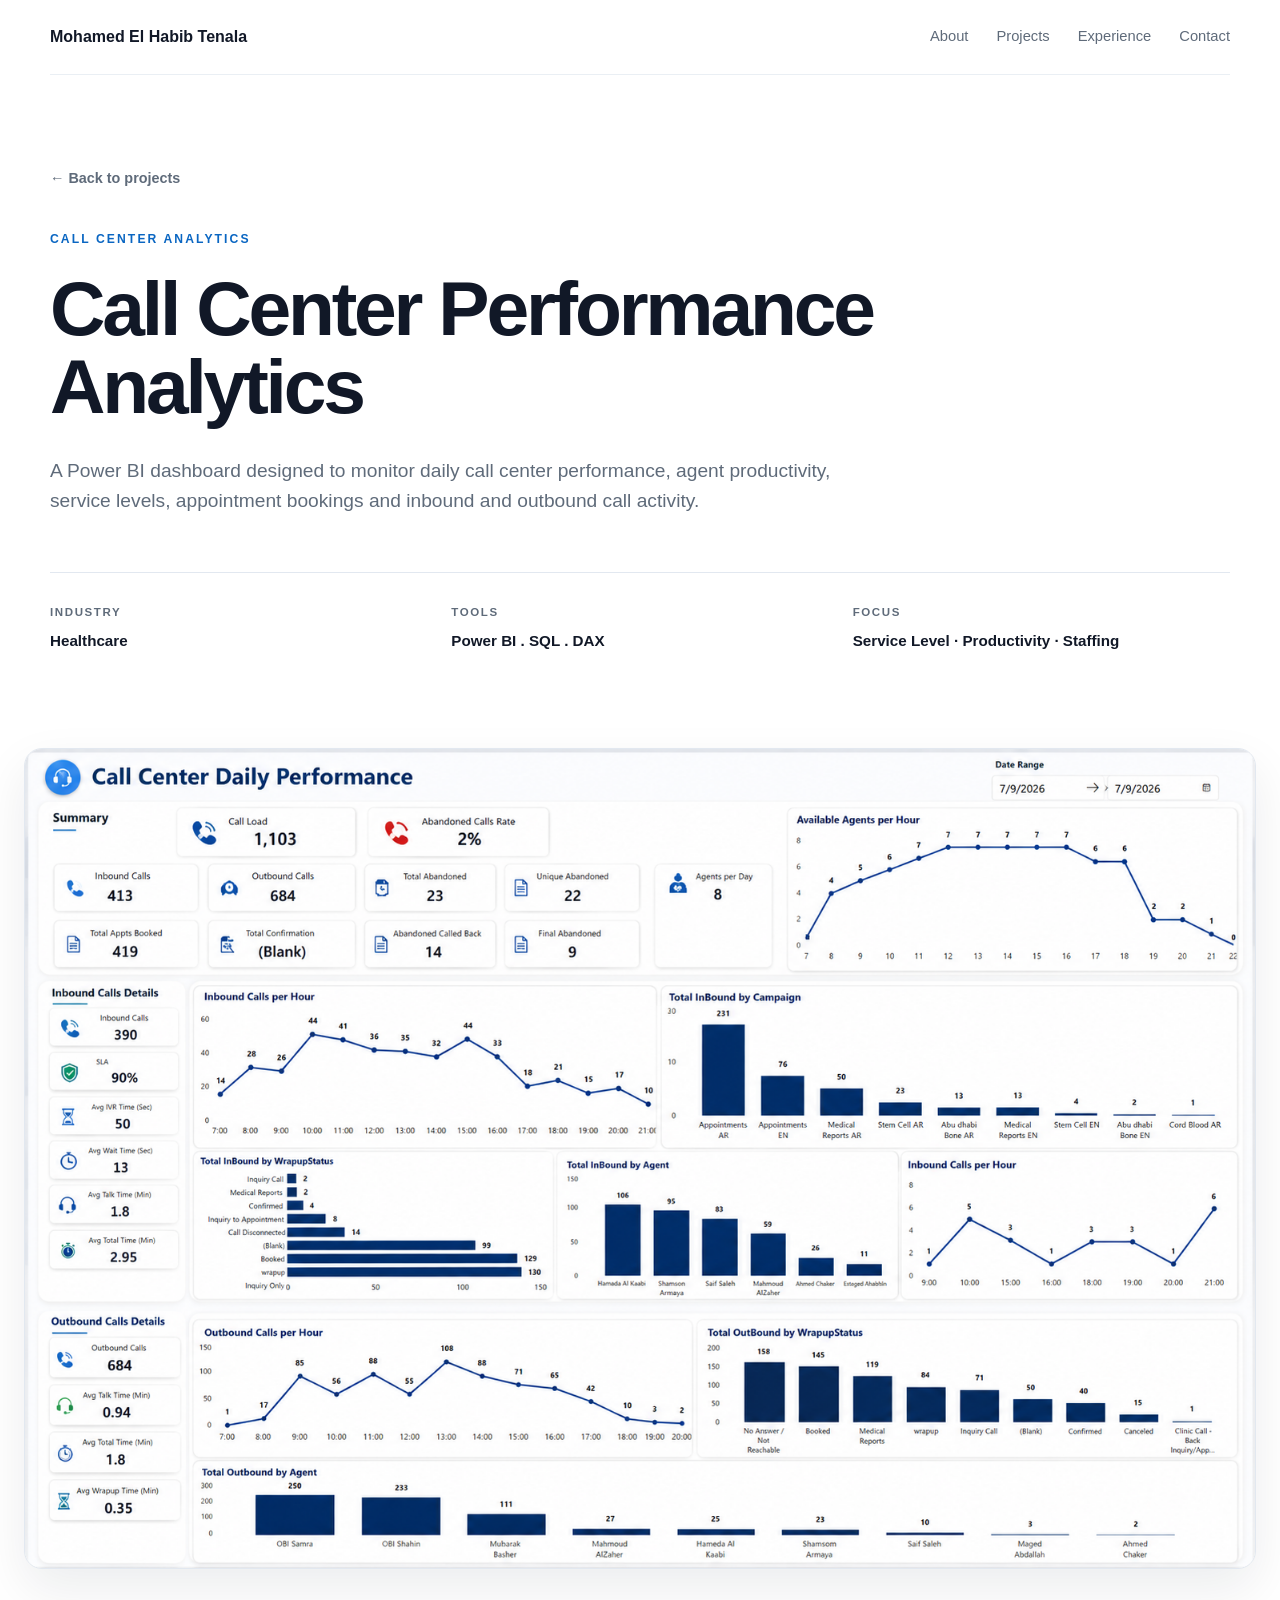
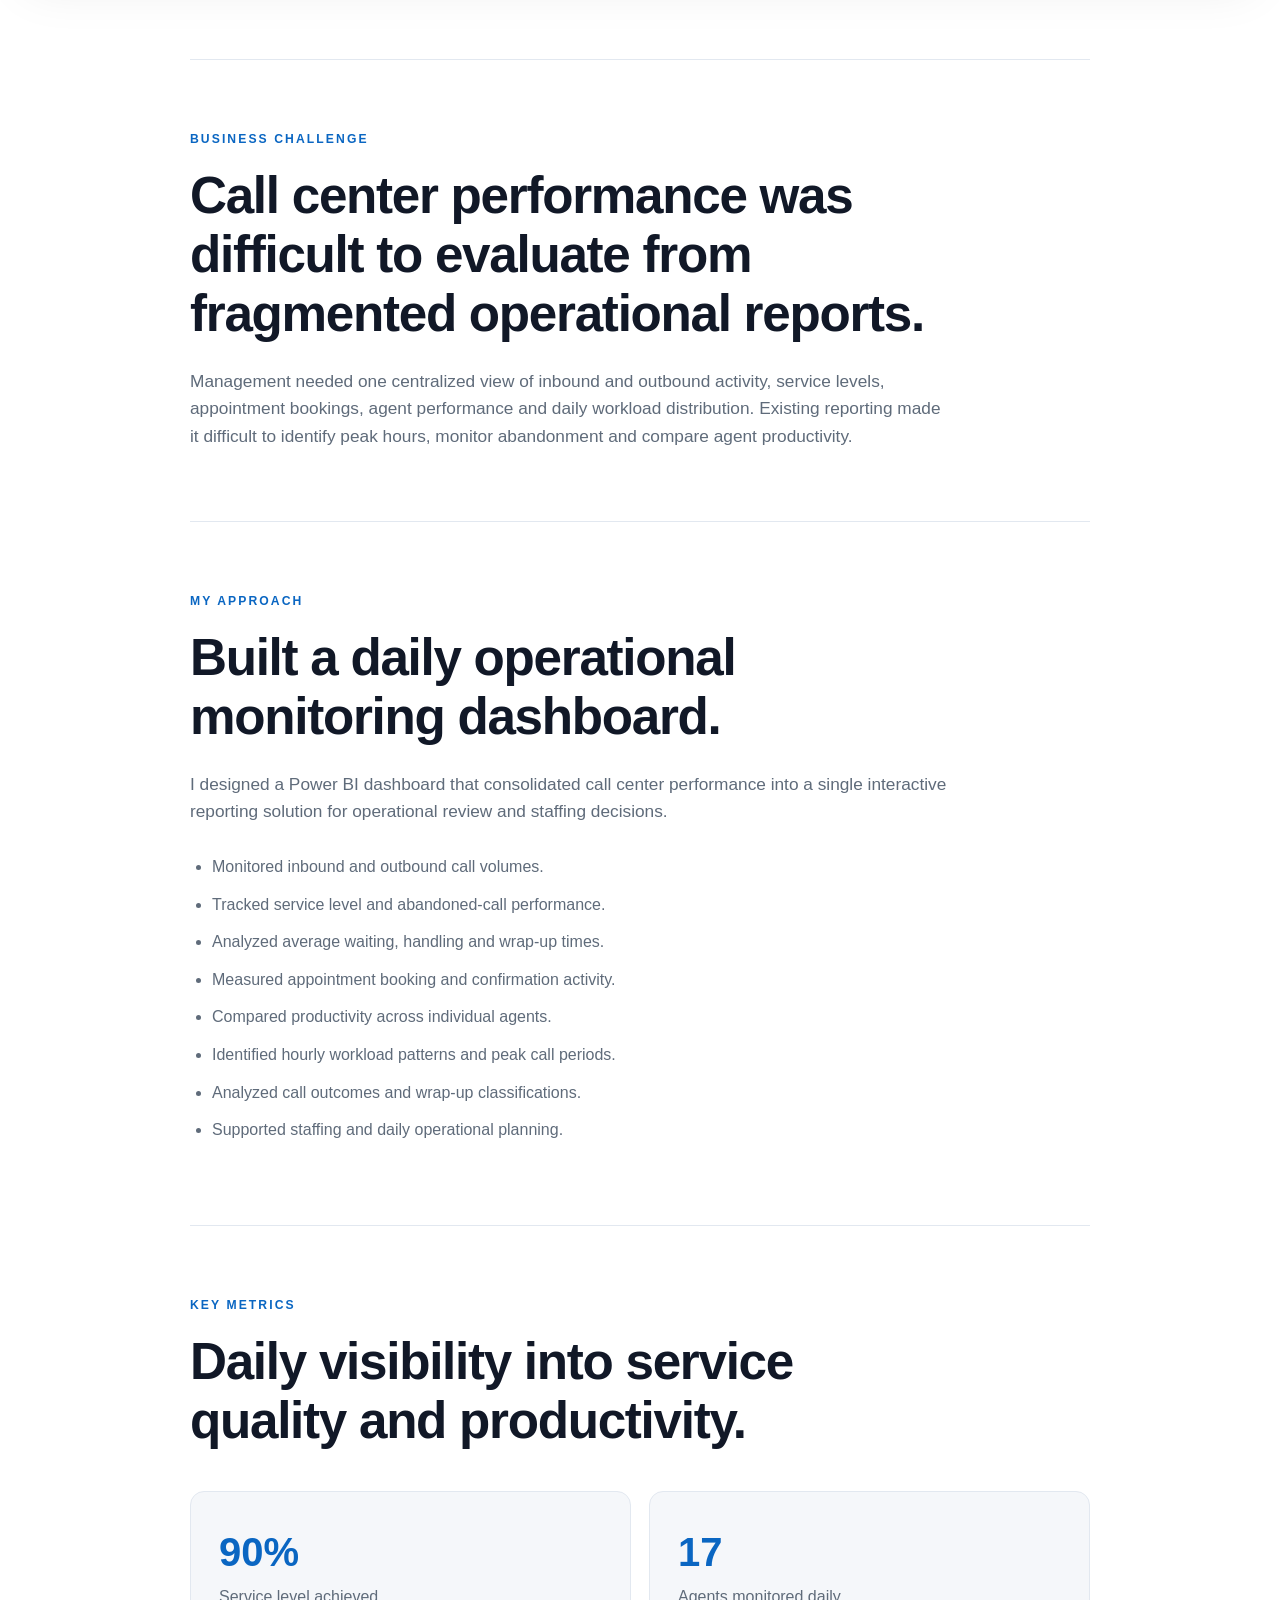
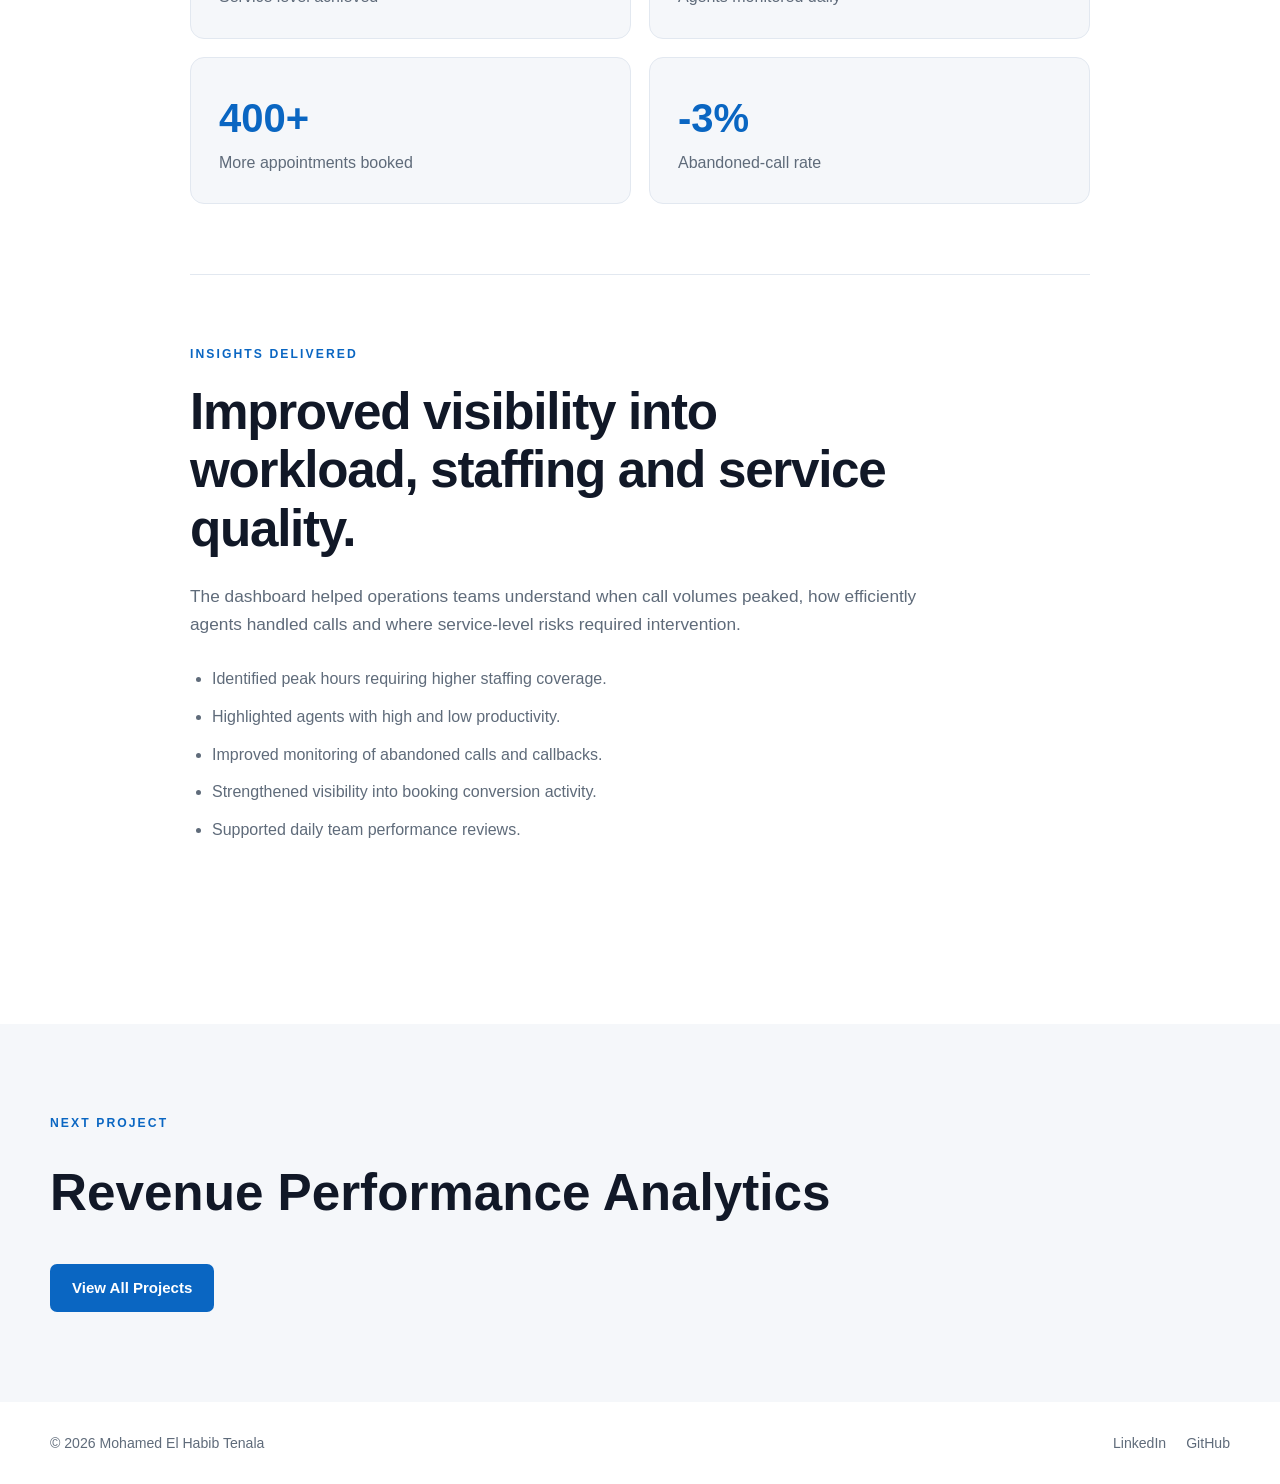
==== Projects/call-center-performance.html @ a7ba9d9b "Initial portfolio" ====
<!DOCTYPE html>
<html lang="en">
<head>
    <meta charset="UTF-8">

    <meta
        name="viewport"
        content="width=device-width, initial-scale=1.0"
    >

    <meta
        name="description"
        content="Call Center Performance Analytics case study by Mohamed El Habib Tenala."
    >

    <title>
        Call Center Performance Analytics | Mohamed El Habib Tenala
    </title>

    <link rel="stylesheet" href="../style.css">
</head>

<body>

    <header class="navbar">
        <a href="../index.html" class="brand">
            Mohamed El Habib Tenala
        </a>

        <nav>
            <a href="../index.html#about">About</a>
            <a href="../index.html#projects">Projects</a>
            <a href="../index.html#experience">Experience</a>
            <a href="../index.html#contact">Contact</a>
        </nav>
    </header>

    <main>

        <section class="case-study-hero section-container">

            <a href="../index.html#projects" class="back-link">
                ← Back to projects
            </a>

            <p class="section-label">
                CALL CENTER ANALYTICS
            </p>

            <h1 class="case-study-title">
                Call Center Performance Analytics
            </h1>

            <p class="case-study-introduction">
                A Power BI dashboard designed to monitor daily call center
                performance, agent productivity, service levels, appointment
                bookings and inbound and outbound call activity.
            </p>

            <div class="case-study-meta">

                <div>
                    <span>INDUSTRY</span>
                    <strong>Healthcare</strong>
                </div>

                <div>
                    <span>TOOLS</span>
                    <strong>Power BI . SQL . DAX</strong>
                </div>

                <div>
                    <span>FOCUS</span>
                    <strong>Service Level · Productivity · Staffing</strong>
                </div>

            </div>

        </section>

        <section class="case-study-image-section">

            <div class="case-study-image">
                <img
                    src="../images/Call Center Performance Dashboard Screenshot.png"
                    alt="Anonymized Call Center Performance Dashboard"
                >
            </div>

        </section>

        <section class="case-study-content section-container">

            <div class="case-study-block">

                <p class="section-label">BUSINESS CHALLENGE</p>

                <h2>
                    Call center performance was difficult to evaluate from
                    fragmented operational reports.
                </h2>

                <p>
                    Management needed one centralized view of inbound and
                    outbound activity, service levels, appointment bookings,
                    agent performance and daily workload distribution.
                    Existing reporting made it difficult to identify peak
                    hours, monitor abandonment and compare agent productivity.
                </p>

            </div>

            <div class="case-study-block">

                <p class="section-label">MY APPROACH</p>

                <h2>
                    Built a daily operational monitoring dashboard.
                </h2>

                <p>
                    I designed a Power BI dashboard that consolidated call
                    center performance into a single interactive reporting
                    solution for operational review and staffing decisions.
                </p>

                <ul class="case-study-list">
                    <li>
                        Monitored inbound and outbound call volumes.
                    </li>

                    <li>
                        Tracked service level and abandoned-call performance.
                    </li>

                    <li>
                        Analyzed average waiting, handling and wrap-up times.
                    </li>

                    <li>
                        Measured appointment booking and confirmation activity.
                    </li>

                    <li>
                        Compared productivity across individual agents.
                    </li>

                    <li>
                        Identified hourly workload patterns and peak call periods.
                    </li>

                    <li>
                        Analyzed call outcomes and wrap-up classifications.
                    </li>

                    <li>
                        Supported staffing and daily operational planning.
                    </li>
                </ul>

            </div>

            <div class="case-study-block">

                <p class="section-label">KEY METRICS</p>

                <h2>
                    Daily visibility into service quality and productivity.
                </h2>

                <div class="impact-grid">

                    <article>
                        <strong>90%</strong>
                        <span>Service level achieved</span>
                    </article>

                    <article>
                        <strong>17</strong>
                        <span>Agents monitored daily</span>
                    </article>

                    <article>
                        <strong>400+</strong>
                        <span>More appointments booked</span>
                    </article>

                    <article>
                        <strong>-3%</strong>
                        <span>Abandoned-call rate</span>
                    </article>

                </div>

            </div>

            <div class="case-study-block">

                <p class="section-label">INSIGHTS DELIVERED</p>

                <h2>
                    Improved visibility into workload, staffing and service quality.
                </h2>

                <p>
                    The dashboard helped operations teams understand when call
                    volumes peaked, how efficiently agents handled calls and
                    where service-level risks required intervention.
                </p>

                <ul class="case-study-list">
                    <li>
                        Identified peak hours requiring higher staffing coverage.
                    </li>

                    <li>
                        Highlighted agents with high and low productivity.
                    </li>

                    <li>
                        Improved monitoring of abandoned calls and callbacks.
                    </li>

                    <li>
                        Strengthened visibility into booking conversion activity.
                    </li>

                    <li>
                        Supported daily team performance reviews.
                    </li>

                </ul>

            </div>

         

        </section>

        <section class="next-project-section">

            <div class="section-container">

                <p class="section-label">NEXT PROJECT</p>

                <h2>Revenue Performance Analytics</h2>

                <a href="../index.html#projects" class="button primary">
                    View All Projects
                </a>

            </div>

        </section>

    </main>

    <footer class="section-container">

        <p>© 2026 Mohamed El Habib Tenala</p>

        <div>
            <a
                href="https://www.linkedin.com/in/mohamedtenala/"
                target="_blank"
                rel="noopener noreferrer"
            >
                LinkedIn
            </a>

            <a
                href="https://github.com/mohamedtenala"
                target="_blank"
                rel="noopener noreferrer"
            >
                GitHub
            </a>
        </div>

    </footer>

</body>
</html>
---- style.css ----
:root {
    --background: #ffffff;
    --surface: #f5f7fa;
    --surface-blue: #eef5ff;
    --text: #111827;
    --muted: #5f6b7a;
    --blue: #0a66c2;
    --blue-dark: #084f96;
    --border: #e2e8f0;
    --max-width: 1180px;
}

/* =========================
   RESET
========================= */

* {
    box-sizing: border-box;
    margin: 0;
    padding: 0;
}

html {
    scroll-behavior: smooth;
}

body {
    background: var(--background);
    color: var(--text);
    font-family:
        Inter,
        -apple-system,
        BlinkMacSystemFont,
        "Segoe UI",
        Arial,
        sans-serif;
    line-height: 1.6;
}

img {
    max-width: 100%;
}

a {
    color: inherit;
    text-decoration: none;
}

.section-container {
    width: min(calc(100% - 48px), var(--max-width));
    margin-inline: auto;
}

/* =========================
   NAVIGATION
========================= */

.navbar {
    position: sticky;
    top: 0;
    z-index: 1000;

    display: flex;
    justify-content: space-between;
    align-items: center;

    width: min(calc(100% - 48px), var(--max-width));
    margin-inline: auto;
    padding: 24px 0;

    background: rgba(255, 255, 255, 0.94);
    backdrop-filter: blur(18px);
    border-bottom: 1px solid rgba(226, 232, 240, 0.7);
}

.brand {
    color: var(--text);
    font-size: 1rem;
    font-weight: 700;
}

nav {
    display: flex;
    gap: 28px;
}

nav a {
    color: var(--muted);
    font-size: 0.92rem;
    font-weight: 500;
    transition: color 0.2s ease;
}

nav a:hover {
    color: var(--blue);
}

/* =========================
   HERO SECTION
========================= */

.hero {
    display: grid;
    grid-template-columns: 1.6fr 0.7fr;
    gap: 80px;
    align-items: center;

    min-height: 82vh;
    padding-block: 90px;
}

.eyebrow,
.section-label,
.project-type,
.experience-date {
    color: var(--blue);
    font-size: 0.76rem;
    font-weight: 700;
    letter-spacing: 0.13rem;
}

h1 {
    max-width: 850px;
    margin-top: 22px;

    font-size: clamp(3.2rem, 6vw, 5.8rem);
    line-height: 1.02;
    letter-spacing: -0.24rem;
}

h1 span {
    color: var(--blue);
}

.hero-description {
    max-width: 760px;
    margin-top: 28px;

    color: var(--muted);
    font-size: 1.15rem;
}

.hero-buttons {
    display: flex;
    flex-wrap: wrap;
    gap: 14px;
    margin-top: 36px;
}

/* =========================
   BUTTONS
========================= */

.button {
    display: inline-flex;
    justify-content: center;
    align-items: center;

    min-height: 48px;
    padding: 0 22px;

    border-radius: 7px;
    font-size: 0.94rem;
    font-weight: 700;

    transition:
        transform 0.2s ease,
        background 0.2s ease,
        border-color 0.2s ease,
        color 0.2s ease;
}

.button:hover {
    transform: translateY(-2px);
}

.button.primary {
    background: var(--blue);
    color: #ffffff;
}

.button.primary:hover {
    background: var(--blue-dark);
}

.button.secondary {
    border: 1px solid var(--border);
    background: #ffffff;
    color: var(--text);
}

.button.secondary:hover {
    border-color: var(--blue);
    color: var(--blue);
}

/* =========================
   PROFILE CARD
========================= */

.profile-card {
    overflow: hidden;

    border: 1px solid var(--border);
    border-radius: 20px;
    background: #ffffff;

    box-shadow: 0 20px 60px rgba(15, 23, 42, 0.1);

    transition:
        transform 0.3s ease,
        box-shadow 0.3s ease;
}

.profile-card:hover {
    transform: translateY(-6px);
    box-shadow: 0 30px 75px rgba(15, 23, 42, 0.15);
}

.photo-placeholder {
    height: 420px;
    overflow: hidden;
    background: linear-gradient(145deg, #edf3fb, #dce9f8);
}

.photo-placeholder img {
    display: block;
    width: 100%;
    height: 100%;

    object-fit: cover;
    object-position: center 18%;
}

.profile-details {
    display: flex;
    flex-direction: column;
    padding: 26px;
}

.profile-details h3 {
    margin-bottom: 6px;
    font-size: 1.35rem;
    line-height: 1.25;
}

.job-title {
    color: var(--blue);
    font-weight: 600;
}

.location {
    margin-top: 8px;
    color: var(--muted);
    font-size: 0.92rem;
}

/* =========================
   GENERAL SECTIONS
========================= */

.content-section {
    padding-block: 110px;
    border-top: 1px solid var(--border);
}

.section-heading {
    max-width: 790px;
}

.section-heading h2,
.contact-content h2 {
    margin-top: 18px;

    font-size: clamp(2.2rem, 4vw, 4rem);
    line-height: 1.1;
    letter-spacing: -0.12rem;
}

/* =========================
   ABOUT
========================= */

.about-grid {
    display: grid;
    grid-template-columns: repeat(2, 1fr);
    gap: 60px;
    margin-top: 48px;
}

.about-grid p {
    color: var(--muted);
    font-size: 1.08rem;
}

/* =========================
   IMPACT STATS
========================= */

.stats-grid {
    display: grid;
    grid-template-columns: repeat(4, 1fr);
    gap: 18px;
    margin-top: 48px;
}

.stat-card {
    padding: 32px;

    border: 1px solid var(--border);
    border-radius: 14px;
    background: var(--surface);
}

.stat-card strong {
    display: block;

    color: var(--blue);
    font-size: 2.8rem;
    line-height: 1;
}

.stat-card span {
    display: block;
    margin-top: 15px;

    color: var(--muted);
    font-size: 0.94rem;
}

/* =========================
   PROJECTS
========================= */

.projects-grid {
    display: grid;
    grid-template-columns: repeat(2, 1fr);
    gap: 28px;
    margin-top: 54px;
}

.project-card {
    overflow: hidden;

    border: 1px solid var(--border);
    border-radius: 18px;
    background: #ffffff;

    transition:
        transform 0.25s ease,
        box-shadow 0.25s ease;
}

.project-card:hover {
    transform: translateY(-6px);
    box-shadow: 0 22px 55px rgba(15, 23, 42, 0.1);
}

.project-link {
    display: block;
    color: inherit;
}

.project-image {
    display: flex;
    align-items: center;
    justify-content: center;
    height: 330px;
    overflow: hidden;
    background: #ffffff;
    border-bottom: 1px solid var(--border);
}

.project-image img {
    display: block;
    width: 100%;
    height: 100%;
    object-fit: contain;
}

@media (max-width: 560px) {
    .project-image {
        height: 230px;
    }
}

.project-content {
    padding: 30px;
}

.project-content h3 {
    margin-top: 13px;
    font-size: 1.5rem;
}

.project-content > p:not(.project-type) {
    margin-top: 14px;
    color: var(--muted);
}

.tags {
    display: flex;
    flex-wrap: wrap;
    gap: 8px;
    margin-top: 24px;
}

.tags span {
    padding: 6px 11px;

    border-radius: 999px;
    background: var(--surface);

    color: var(--muted);
    font-size: 0.78rem;
    font-weight: 600;
}

/* =========================
   EXPERIENCE
========================= */

.experience-card {
    display: grid;
    grid-template-columns: 220px 1fr;
    gap: 50px;

    margin-top: 50px;
    padding: 38px 0;

    border-top: 1px solid var(--border);
    border-bottom: 1px solid var(--border);
}

.experience-card h3 {
    font-size: 1.45rem;
}

.company {
    margin-top: 5px;
    color: var(--blue);
    font-weight: 600;
}

.experience-card div:last-child > p:last-child {
    max-width: 720px;
    margin-top: 15px;
    color: var(--muted);
}

/* =========================
   CONTACT
========================= */

.contact-section {
    background: var(--surface);
}

.contact-content {
    padding-block: 110px;
}

.contact-content > p:not(.section-label) {
    max-width: 660px;
    margin: 24px 0 30px;

    color: var(--muted);
    font-size: 1.08rem;
}

/* =========================
   FOOTER
========================= */

footer {
    display: flex;
    justify-content: space-between;
    gap: 20px;

    padding-block: 30px;

    color: var(--muted);
    font-size: 0.88rem;
}

footer div {
    display: flex;
    gap: 20px;
}

footer a:hover {
    color: var(--blue);
}

/* =========================
   CASE STUDY HERO
========================= */

.case-study-hero {
    padding-block: 90px 55px;
}

.back-link {
    display: inline-block;
    margin-bottom: 40px;

    color: var(--muted);
    font-size: 0.9rem;
    font-weight: 600;
}

.back-link:hover {
    color: var(--blue);
}

.case-study-title {
    max-width: 900px;
    margin-top: 20px;

    font-size: clamp(3rem, 6vw, 5.5rem);
    line-height: 1.02;
    letter-spacing: -0.2rem;
}

.case-study-introduction {
    max-width: 800px;
    margin-top: 30px;

    color: var(--muted);
    font-size: 1.2rem;
}

.case-study-meta {
    display: grid;
    grid-template-columns: repeat(3, 1fr);
    gap: 24px;

    margin-top: 55px;
    padding-top: 30px;

    border-top: 1px solid var(--border);
}

.case-study-meta div {
    display: flex;
    flex-direction: column;
}

.case-study-meta span {
    color: var(--muted);
    font-size: 0.72rem;
    font-weight: 700;
    letter-spacing: 0.1rem;
}

.case-study-meta strong {
    margin-top: 7px;
    font-size: 0.95rem;
}

/* =========================
   WIDE DASHBOARD IMAGE
========================= */

.case-study-image-section {
    width: min(calc(100% - 48px), 1500px);
    margin-inline: auto;
    padding: 40px 0 90px;
}

.case-study-image {
    width: 100%;
    overflow: hidden;

    border: 1px solid var(--border);
    border-radius: 18px;
    background: #ffffff;

    box-shadow: 0 20px 50px rgba(15, 23, 42, 0.08);
}

.case-study-image img {
    display: block;
    width: 100%;
    height: auto;
}

/* =========================
   CASE STUDY CONTENT
========================= */

.case-study-content {
    max-width: 900px;
    padding-bottom: 100px;
}

.case-study-block {
    padding-block: 70px;
    border-top: 1px solid var(--border);
}

.case-study-block h2 {
    max-width: 760px;
    margin-top: 18px;

    font-size: clamp(2rem, 4vw, 3.2rem);
    line-height: 1.15;
    letter-spacing: -0.08rem;
}

.case-study-block > p:not(.section-label) {
    max-width: 760px;
    margin-top: 24px;

    color: var(--muted);
    font-size: 1.08rem;
}

.case-study-list {
    max-width: 760px;
    margin-top: 28px;
    padding-left: 22px;

    color: var(--muted);
}

.case-study-list li {
    margin-bottom: 12px;
}

/* =========================
   CASE STUDY IMPACT
========================= */

.impact-grid {
    display: grid;
    grid-template-columns: repeat(2, 1fr);
    gap: 18px;
    margin-top: 40px;
}

.impact-grid article {
    padding: 28px;

    border: 1px solid var(--border);
    border-radius: 14px;
    background: var(--surface);
}

.impact-grid strong {
    display: block;

    color: var(--blue);
    font-size: 2.5rem;
}

.impact-grid span {
    color: var(--muted);
}

/* =========================
   NEXT PROJECT
========================= */

.next-project-section {
    background: var(--surface);
}

.next-project-section .section-container {
    padding-block: 90px;
}

.next-project-section h2 {
    margin: 18px 0 30px;
    font-size: clamp(2rem, 4vw, 3.5rem);
}

/* =========================
   TABLET
========================= */

@media (max-width: 900px) {
    nav {
        display: none;
    }

    .hero {
        grid-template-columns: 1fr;
        gap: 50px;

        min-height: auto;
        padding-block: 70px;
    }

    h1 {
        letter-spacing: -0.14rem;
    }

    .profile-card {
        max-width: 450px;
    }

    .about-grid,
    .projects-grid {
        grid-template-columns: 1fr;
    }

    .stats-grid {
        grid-template-columns: repeat(2, 1fr);
    }

    .experience-card {
        grid-template-columns: 1fr;
        gap: 20px;
    }
}

/* =========================
   SMALL TABLET
========================= */

@media (max-width: 700px) {
    .case-study-meta {
        grid-template-columns: 1fr;
    }

    .case-study-title {
        letter-spacing: -0.1rem;
    }

    .impact-grid {
        grid-template-columns: 1fr;
    }
}

/* =========================
   MOBILE
========================= */

@media (max-width: 560px) {
    .section-container,
    .navbar {
        width: min(calc(100% - 32px), var(--max-width));
    }

    .navbar {
        padding-block: 18px;
    }

    .brand {
        font-size: 0.88rem;
    }

    h1 {
        font-size: 3rem;
        letter-spacing: -0.1rem;
    }

    .hero-description {
        font-size: 1rem;
    }

    .hero-buttons {
        flex-direction: column;
    }

    .button {
        width: 100%;
    }

    .profile-card {
        max-width: 100%;
    }

    .photo-placeholder {
        height: 380px;
    }

    .stats-grid {
        grid-template-columns: 1fr;
    }

    .content-section,
    .contact-content {
        padding-block: 75px;
    }

    .project-image {
        min-height: 210px;
    }

    .project-image img {
        height: 210px;
    }

    .case-study-image-section {
        width: calc(100% - 32px);
        padding: 30px 0 60px;
    }

    .case-study-image {
        border-radius: 12px;
    }

    footer {
        flex-direction: column;
    }
}
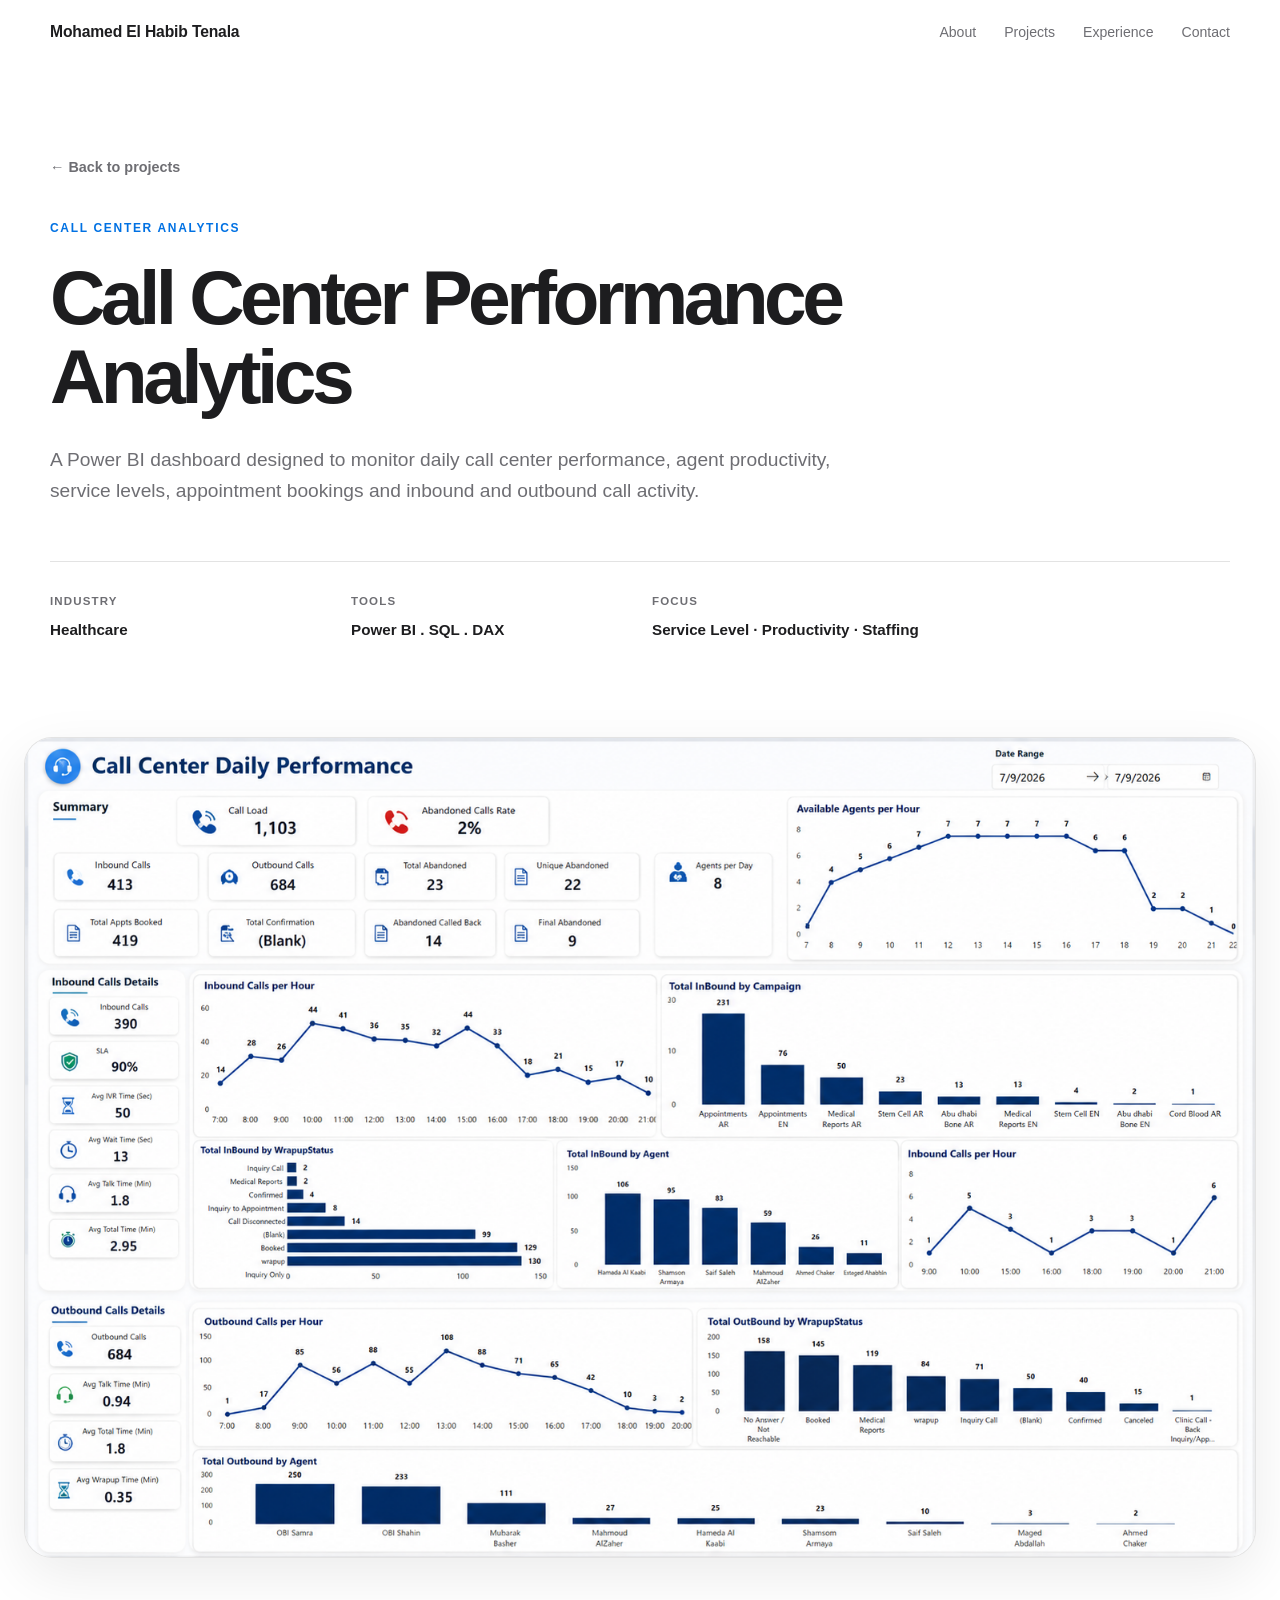
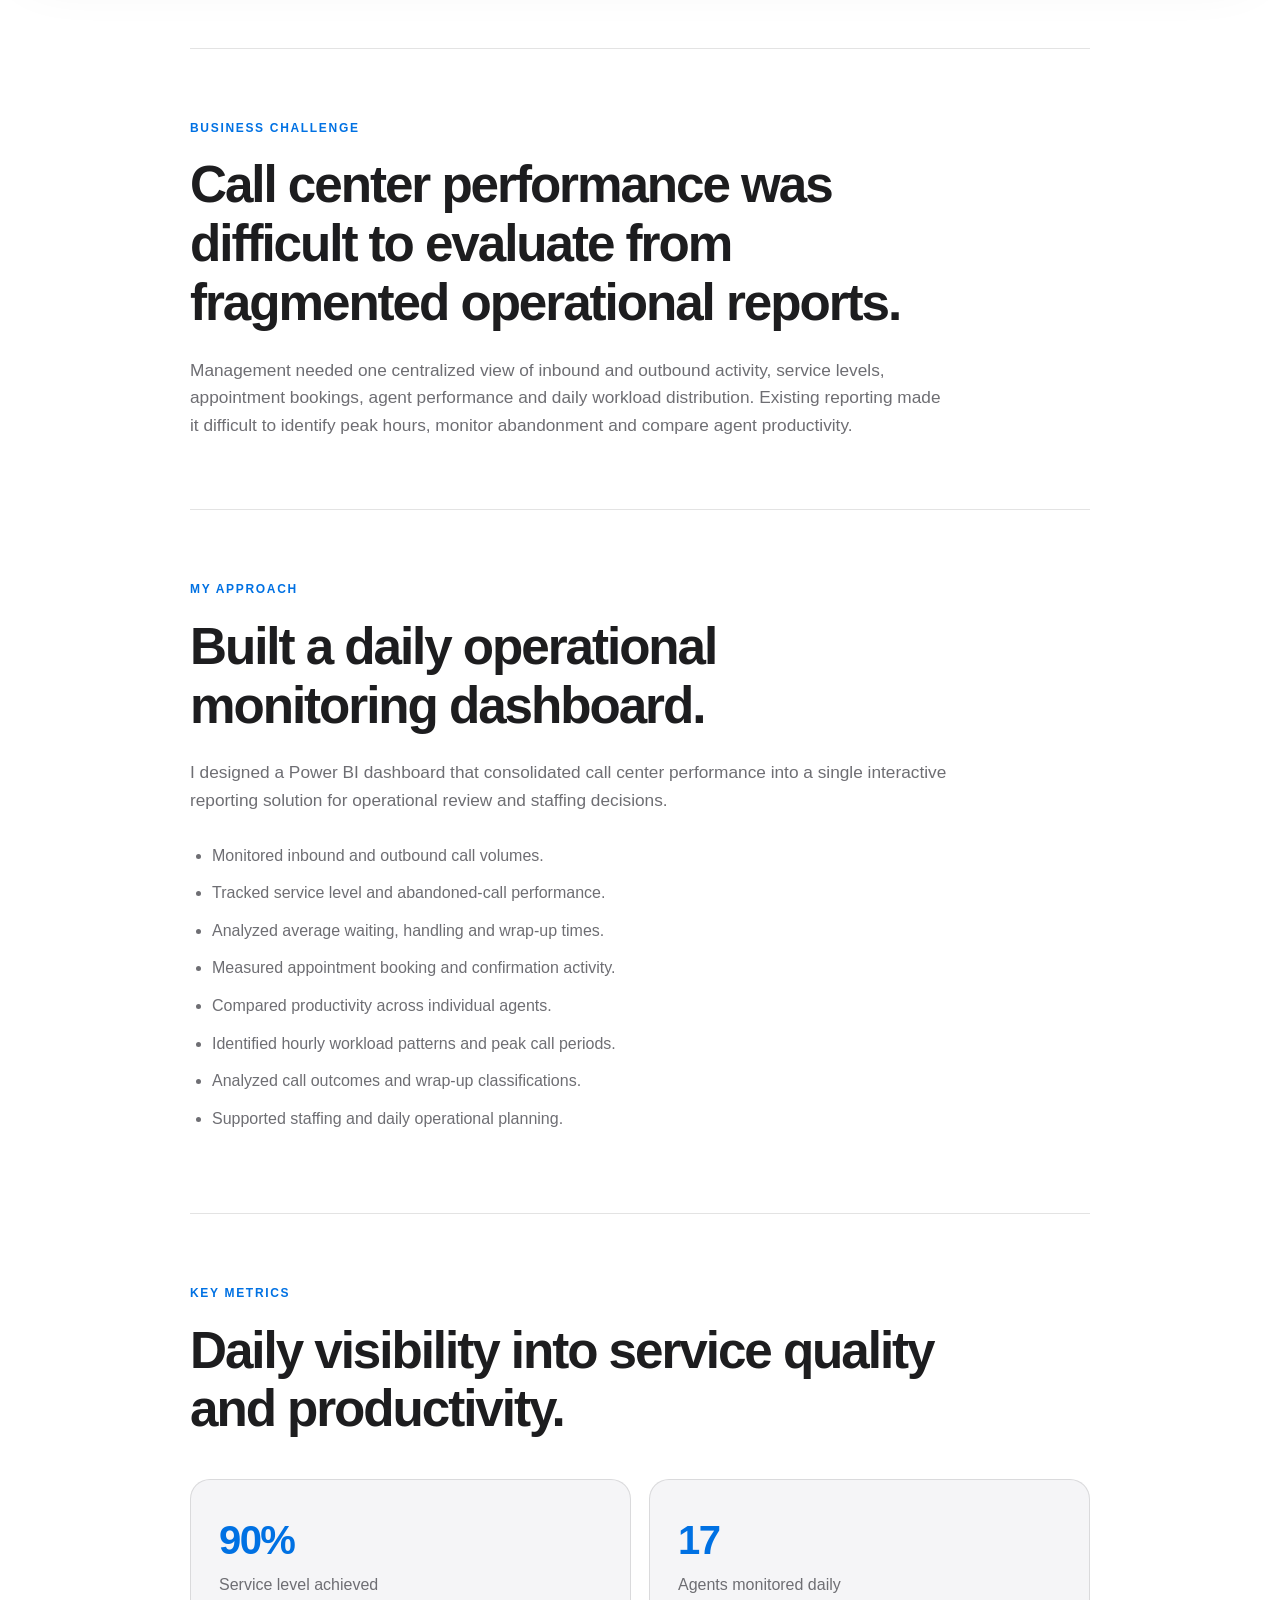
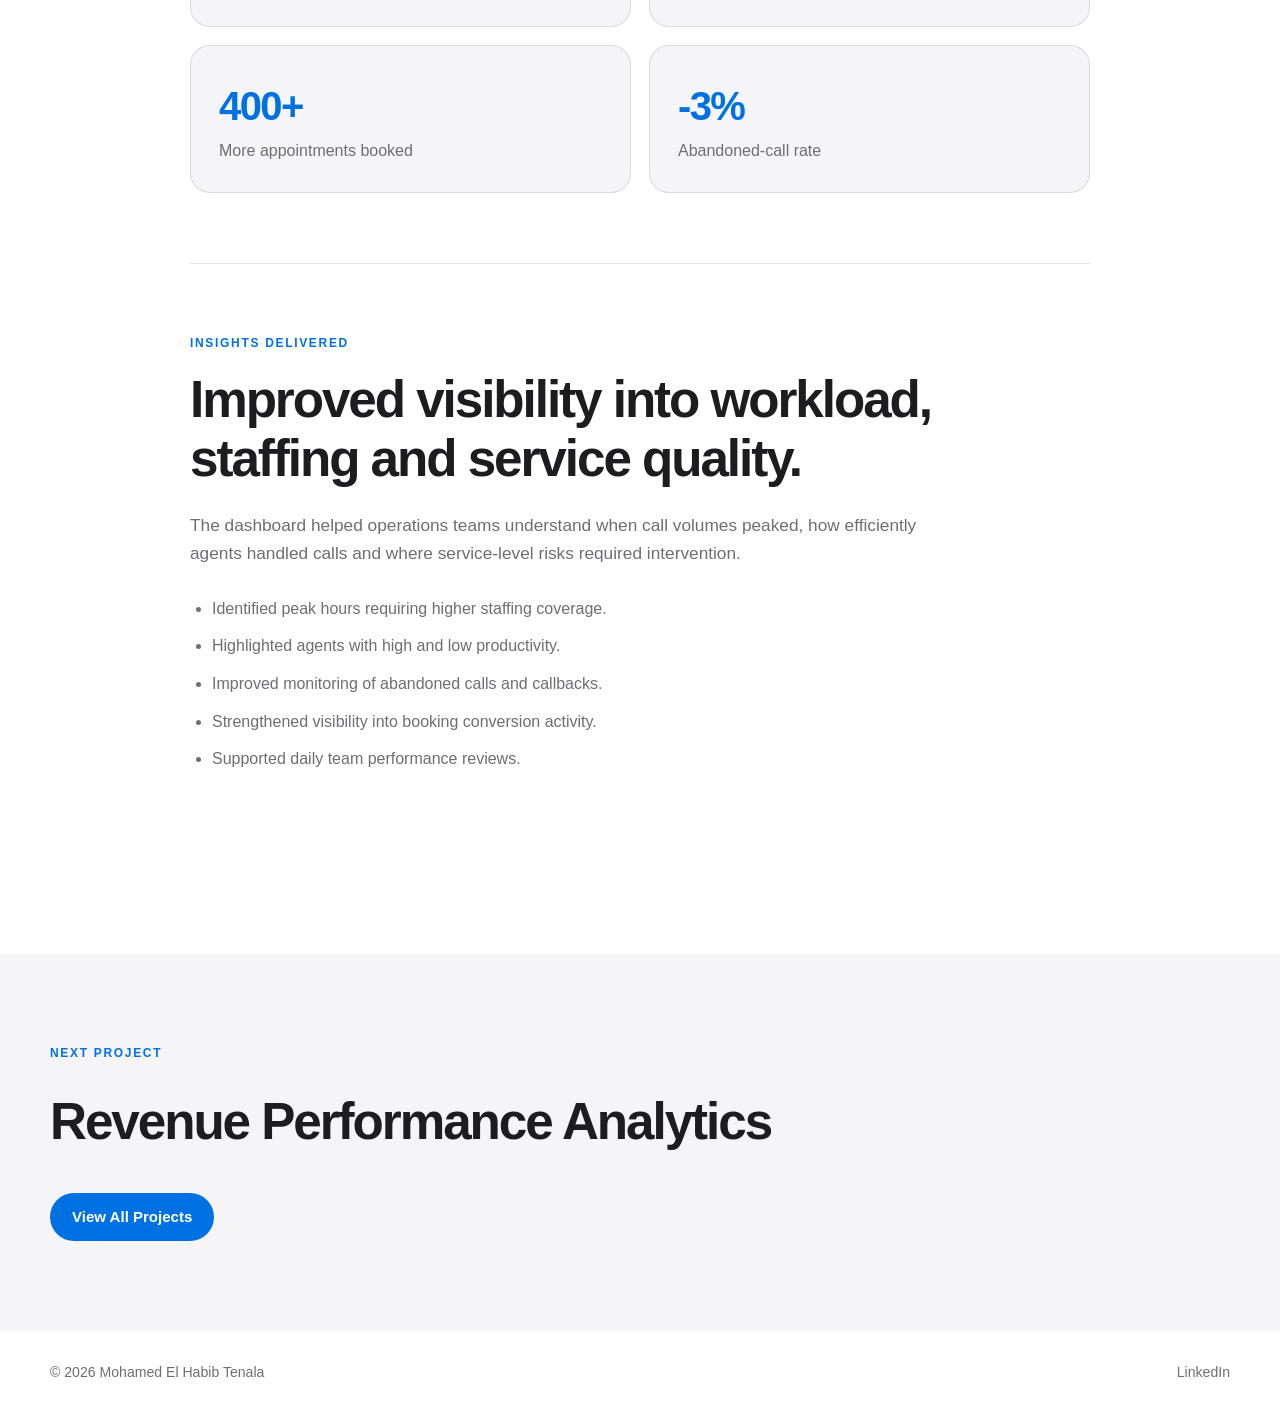
==== commit 372f7cd8: "Update Projects Pages" ====
--- a/Projects/call-center-performance.html
+++ b/Projects/call-center-performance.html
@@ -268,13 +268,6 @@
                 LinkedIn
             </a>
 
-            <a
-                href="https://github.com/mohamedtenala"
-                target="_blank"
-                rel="noopener noreferrer"
-            >
-                GitHub
-            </a>
         </div>
 
     </footer>
--- a/style.css
+++ b/style.css
@@ -1,18 +1,18 @@
 :root {
     --background: #ffffff;
-    --surface: #f5f7fa;
-    --surface-blue: #eef5ff;
-    --text: #111827;
-    --muted: #5f6b7a;
-    --blue: #0a66c2;
-    --blue-dark: #084f96;
-    --border: #e2e8f0;
+    --surface: #f5f5f7;
+    --surface-soft: #fafafa;
+    --text: #1d1d1f;
+    --muted: #6e6e73;
+    --blue: #0071e3;
+    --blue-dark: #005bb5;
+    --border: rgba(29, 29, 31, 0.12);
+    --shadow: 0 18px 55px rgba(0, 0, 0, 0.08);
+    --radius-large: 28px;
+    --radius-medium: 20px;
+    --radius-small: 14px;
     --max-width: 1180px;
 }
-
-/* =========================
-   RESET
-========================= */
 
 * {
     box-sizing: border-box;
@@ -28,16 +28,19 @@
     background: var(--background);
     color: var(--text);
     font-family:
-        Inter,
         -apple-system,
         BlinkMacSystemFont,
+        "SF Pro Display",
+        "SF Pro Text",
         "Segoe UI",
         Arial,
         sans-serif;
     line-height: 1.6;
+    -webkit-font-smoothing: antialiased;
 }
 
 img {
+    display: block;
     max-width: 100%;
 }
 
@@ -46,37 +49,38 @@
     text-decoration: none;
 }
 
+button {
+    font: inherit;
+}
+
 .section-container {
     width: min(calc(100% - 48px), var(--max-width));
     margin-inline: auto;
 }
 
-/* =========================
-   NAVIGATION
-========================= */
-
-.navbar {
+.site-header {
     position: sticky;
     top: 0;
     z-index: 1000;
-
+    background: rgba(255, 255, 255, 0.82);
+    border-bottom: 1px solid rgba(29, 29, 31, 0.08);
+    backdrop-filter: saturate(180%) blur(20px);
+    -webkit-backdrop-filter: saturate(180%) blur(20px);
+}
+
+.navbar {
     display: flex;
+    align-items: center;
     justify-content: space-between;
-    align-items: center;
-
     width: min(calc(100% - 48px), var(--max-width));
+    min-height: 64px;
     margin-inline: auto;
-    padding: 24px 0;
-
-    background: rgba(255, 255, 255, 0.94);
-    backdrop-filter: blur(18px);
-    border-bottom: 1px solid rgba(226, 232, 240, 0.7);
 }
 
 .brand {
-    color: var(--text);
-    font-size: 1rem;
-    font-weight: 700;
+    font-size: 0.98rem;
+    font-weight: 650;
+    letter-spacing: -0.01em;
 }
 
 nav {
@@ -86,27 +90,22 @@
 
 nav a {
     color: var(--muted);
-    font-size: 0.92rem;
+    font-size: 0.88rem;
     font-weight: 500;
     transition: color 0.2s ease;
 }
 
 nav a:hover {
-    color: var(--blue);
-}
-
-/* =========================
-   HERO SECTION
-========================= */
+    color: var(--text);
+}
 
 .hero {
     display: grid;
-    grid-template-columns: 1.6fr 0.7fr;
-    gap: 80px;
+    grid-template-columns: minmax(0, 1.5fr) minmax(300px, 0.7fr);
+    gap: 72px;
     align-items: center;
-
-    min-height: 82vh;
-    padding-block: 90px;
+    min-height: calc(100vh - 64px);
+    padding-block: 80px;
 }
 
 .eyebrow,
@@ -114,55 +113,47 @@
 .project-type,
 .experience-date {
     color: var(--blue);
-    font-size: 0.76rem;
+    font-size: 0.75rem;
     font-weight: 700;
-    letter-spacing: 0.13rem;
+    letter-spacing: 0.14em;
 }
 
 h1 {
-    max-width: 850px;
-    margin-top: 22px;
-
-    font-size: clamp(3.2rem, 6vw, 5.8rem);
-    line-height: 1.02;
-    letter-spacing: -0.24rem;
+    max-width: 820px;
+    margin-top: 18px;
+    font-size: clamp(3.4rem, 7vw, 6.4rem);
+    line-height: 0.98;
+    letter-spacing: -0.065em;
 }
 
 h1 span {
+    display: block;
     color: var(--blue);
 }
 
 .hero-description {
-    max-width: 760px;
-    margin-top: 28px;
-
-    color: var(--muted);
-    font-size: 1.15rem;
+    max-width: 720px;
+    margin-top: 30px;
+    color: var(--muted);
+    font-size: 1.16rem;
 }
 
 .hero-buttons {
     display: flex;
     flex-wrap: wrap;
-    gap: 14px;
+    gap: 12px;
     margin-top: 36px;
 }
-
-/* =========================
-   BUTTONS
-========================= */
 
 .button {
     display: inline-flex;
+    align-items: center;
     justify-content: center;
-    align-items: center;
-
     min-height: 48px;
     padding: 0 22px;
-
-    border-radius: 7px;
+    border-radius: 999px;
     font-size: 0.94rem;
-    font-weight: 700;
-
+    font-weight: 650;
     transition:
         transform 0.2s ease,
         background 0.2s ease,
@@ -185,8 +176,7 @@
 
 .button.secondary {
     border: 1px solid var(--border);
-    background: #ffffff;
-    color: var(--text);
+    background: rgba(255, 255, 255, 0.9);
 }
 
 .button.secondary:hover {
@@ -194,70 +184,57 @@
     color: var(--blue);
 }
 
-/* =========================
-   PROFILE CARD
-========================= */
-
 .profile-card {
     overflow: hidden;
-
     border: 1px solid var(--border);
-    border-radius: 20px;
+    border-radius: var(--radius-large);
     background: #ffffff;
-
-    box-shadow: 0 20px 60px rgba(15, 23, 42, 0.1);
-
+    box-shadow: var(--shadow);
     transition:
         transform 0.3s ease,
         box-shadow 0.3s ease;
 }
 
 .profile-card:hover {
-    transform: translateY(-6px);
-    box-shadow: 0 30px 75px rgba(15, 23, 42, 0.15);
-}
-
-.photo-placeholder {
-    height: 420px;
+    transform: translateY(-5px);
+    box-shadow: 0 26px 70px rgba(0, 0, 0, 0.12);
+}
+
+.profile-photo {
+    height: 430px;
     overflow: hidden;
-    background: linear-gradient(145deg, #edf3fb, #dce9f8);
-}
-
-.photo-placeholder img {
-    display: block;
+    background: var(--surface);
+}
+
+.profile-photo img {
     width: 100%;
     height: 100%;
-
     object-fit: cover;
     object-position: center 18%;
 }
 
 .profile-details {
-    display: flex;
-    flex-direction: column;
-    padding: 26px;
-}
-
-.profile-details h3 {
-    margin-bottom: 6px;
-    font-size: 1.35rem;
+    padding: 24px 26px 26px;
+}
+
+.profile-details h2 {
+    font-size: 1.25rem;
     line-height: 1.25;
-}
-
-.job-title {
+    letter-spacing: -0.02em;
+}
+
+.profile-details p {
+    margin-top: 5px;
     color: var(--blue);
     font-weight: 600;
 }
 
-.location {
-    margin-top: 8px;
-    color: var(--muted);
-    font-size: 0.92rem;
-}
-
-/* =========================
-   GENERAL SECTIONS
-========================= */
+.profile-details span {
+    display: block;
+    margin-top: 4px;
+    color: var(--muted);
+    font-size: 0.9rem;
+}
 
 .content-section {
     padding-block: 110px;
@@ -265,25 +242,20 @@
 }
 
 .section-heading {
-    max-width: 790px;
+    max-width: 820px;
 }
 
 .section-heading h2,
 .contact-content h2 {
-    margin-top: 18px;
-
-    font-size: clamp(2.2rem, 4vw, 4rem);
-    line-height: 1.1;
-    letter-spacing: -0.12rem;
-}
-
-/* =========================
-   ABOUT
-========================= */
+    margin-top: 16px;
+    font-size: clamp(2.5rem, 5vw, 4.7rem);
+    line-height: 1.05;
+    letter-spacing: -0.055em;
+}
 
 .about-grid {
     display: grid;
-    grid-template-columns: repeat(2, 1fr);
+    grid-template-columns: repeat(2, minmax(0, 1fr));
     gap: 60px;
     margin-top: 48px;
 }
@@ -293,104 +265,138 @@
     font-size: 1.08rem;
 }
 
-/* =========================
-   IMPACT STATS
-========================= */
-
 .stats-grid {
     display: grid;
-    grid-template-columns: repeat(4, 1fr);
+    grid-template-columns: repeat(4, minmax(0, 1fr));
     gap: 18px;
     margin-top: 48px;
 }
 
 .stat-card {
-    padding: 32px;
-
+    min-height: 170px;
+    padding: 30px;
     border: 1px solid var(--border);
-    border-radius: 14px;
+    border-radius: var(--radius-medium);
     background: var(--surface);
 }
 
 .stat-card strong {
     display: block;
-
-    color: var(--blue);
-    font-size: 2.8rem;
+    color: var(--blue);
+    font-size: 2.7rem;
     line-height: 1;
+    letter-spacing: -0.04em;
 }
 
 .stat-card span {
     display: block;
-    margin-top: 15px;
-
+    margin-top: 16px;
     color: var(--muted);
     font-size: 0.94rem;
 }
 
-/* =========================
-   PROJECTS
-========================= */
-
-.projects-grid {
-    display: grid;
-    grid-template-columns: repeat(2, 1fr);
-    gap: 28px;
-    margin-top: 54px;
-}
-
-.project-card {
-    overflow: hidden;
-
+.expertise-section {
+    background: var(--surface-soft);
+}
+
+.expertise-grid {
+    display: grid;
+    grid-template-columns: repeat(3, minmax(0, 1fr));
+    gap: 20px;
+    margin-top: 50px;
+}
+
+.expertise-card {
+    padding: 30px;
     border: 1px solid var(--border);
-    border-radius: 18px;
+    border-radius: var(--radius-medium);
     background: #ffffff;
-
     transition:
         transform 0.25s ease,
         box-shadow 0.25s ease;
 }
 
+.expertise-card:hover {
+    transform: translateY(-5px);
+    box-shadow: var(--shadow);
+}
+
+.icon-box {
+    display: grid;
+    place-items: center;
+    width: 44px;
+    height: 44px;
+    margin-bottom: 22px;
+    border-radius: 13px;
+    background: rgba(0, 113, 227, 0.1);
+    color: var(--blue);
+}
+
+.icon-box svg {
+    width: 22px;
+    height: 22px;
+}
+
+.expertise-card h3 {
+    font-size: 1.15rem;
+    line-height: 1.35;
+    letter-spacing: -0.02em;
+}
+
+.expertise-card p {
+    margin-top: 12px;
+    color: var(--muted);
+    font-size: 0.95rem;
+}
+
+.projects-grid {
+    display: grid;
+    grid-template-columns: repeat(2, minmax(0, 1fr));
+    gap: 28px;
+    margin-top: 54px;
+}
+
+.project-card {
+    overflow: hidden;
+    border: 1px solid var(--border);
+    border-radius: var(--radius-large);
+    background: #ffffff;
+    transition:
+        transform 0.25s ease,
+        box-shadow 0.25s ease,
+        border-color 0.25s ease;
+}
+
 .project-card:hover {
-    transform: translateY(-6px);
-    box-shadow: 0 22px 55px rgba(15, 23, 42, 0.1);
-}
-
-.project-link {
-    display: block;
-    color: inherit;
+    transform: translateY(-7px);
+    border-color: rgba(0, 113, 227, 0.3);
+    box-shadow: var(--shadow);
 }
 
 .project-image {
-    display: flex;
-    align-items: center;
-    justify-content: center;
+    display: grid;
+    place-items: center;
     height: 330px;
     overflow: hidden;
-    background: #ffffff;
     border-bottom: 1px solid var(--border);
+    background: var(--surface-soft);
 }
 
 .project-image img {
-    display: block;
     width: 100%;
     height: 100%;
     object-fit: contain;
 }
 
-@media (max-width: 560px) {
-    .project-image {
-        height: 230px;
-    }
-}
-
 .project-content {
     padding: 30px;
 }
 
 .project-content h3 {
-    margin-top: 13px;
-    font-size: 1.5rem;
+    margin-top: 12px;
+    font-size: 1.55rem;
+    line-height: 1.25;
+    letter-spacing: -0.03em;
 }
 
 .project-content > p:not(.project-type) {
@@ -407,33 +413,29 @@
 
 .tags span {
     padding: 6px 11px;
-
     border-radius: 999px;
     background: var(--surface);
-
     color: var(--muted);
     font-size: 0.78rem;
     font-weight: 600;
 }
 
-/* =========================
-   EXPERIENCE
-========================= */
+.experience-list {
+    margin-top: 52px;
+    border-top: 1px solid var(--border);
+}
 
 .experience-card {
     display: grid;
     grid-template-columns: 220px 1fr;
     gap: 50px;
-
-    margin-top: 50px;
-    padding: 38px 0;
-
-    border-top: 1px solid var(--border);
+    padding: 40px 0;
     border-bottom: 1px solid var(--border);
 }
 
 .experience-card h3 {
-    font-size: 1.45rem;
+    font-size: 1.4rem;
+    letter-spacing: -0.02em;
 }
 
 .company {
@@ -442,15 +444,11 @@
     font-weight: 600;
 }
 
-.experience-card div:last-child > p:last-child {
-    max-width: 720px;
-    margin-top: 15px;
-    color: var(--muted);
-}
-
-/* =========================
-   CONTACT
-========================= */
+.experience-card div > p:last-child {
+    max-width: 730px;
+    margin-top: 14px;
+    color: var(--muted);
+}
 
 .contact-section {
     background: var(--surface);
@@ -460,25 +458,90 @@
     padding-block: 110px;
 }
 
-.contact-content > p:not(.section-label) {
+.contact-intro {
     max-width: 660px;
-    margin: 24px 0 30px;
-
+    margin-top: 24px;
     color: var(--muted);
     font-size: 1.08rem;
 }
 
-/* =========================
-   FOOTER
-========================= */
+.contact-links {
+    display: grid;
+    grid-template-columns: repeat(2, minmax(0, 1fr));
+    gap: 18px;
+    margin-top: 42px;
+}
+
+.contact-card {
+    display: flex;
+    align-items: center;
+    gap: 14px;
+    width: 100%;
+    min-height: 92px;
+    padding: 22px;
+    border: 1px solid var(--border);
+    border-radius: var(--radius-small);
+    background: #ffffff;
+    color: var(--text);
+    text-align: left;
+    cursor: pointer;
+    transition:
+        transform 0.22s ease,
+        border-color 0.22s ease,
+        box-shadow 0.22s ease;
+}
+
+.contact-card:hover {
+    transform: translateY(-4px);
+    border-color: rgba(0, 113, 227, 0.4);
+    box-shadow: 0 14px 38px rgba(0, 0, 0, 0.07);
+}
+
+.contact-card.static {
+    cursor: default;
+}
+
+.contact-card.static:hover {
+    transform: none;
+    border-color: var(--border);
+    box-shadow: none;
+}
+
+.contact-card svg {
+    width: 23px;
+    height: 23px;
+    color: var(--blue);
+    flex-shrink: 0;
+}
+
+.contact-card span {
+    display: flex;
+    flex-direction: column;
+}
+
+.contact-card strong {
+    font-size: 0.98rem;
+}
+
+.contact-card small {
+    margin-top: 3px;
+    color: var(--muted);
+    font-size: 0.86rem;
+    word-break: break-word;
+}
+
+.copy-status {
+    min-height: 24px;
+    margin-top: 16px;
+    color: var(--blue);
+    font-size: 0.9rem;
+}
 
 footer {
     display: flex;
     justify-content: space-between;
     gap: 20px;
-
     padding-block: 30px;
-
     color: var(--muted);
     font-size: 0.88rem;
 }
@@ -492,9 +555,7 @@
     color: var(--blue);
 }
 
-/* =========================
-   CASE STUDY HERO
-========================= */
+/* CASE STUDY PAGES */
 
 .case-study-hero {
     padding-block: 90px 55px;
@@ -503,7 +564,6 @@
 .back-link {
     display: inline-block;
     margin-bottom: 40px;
-
     color: var(--muted);
     font-size: 0.9rem;
     font-weight: 600;
@@ -516,28 +576,24 @@
 .case-study-title {
     max-width: 900px;
     margin-top: 20px;
-
     font-size: clamp(3rem, 6vw, 5.5rem);
     line-height: 1.02;
-    letter-spacing: -0.2rem;
+    letter-spacing: -0.06em;
 }
 
 .case-study-introduction {
     max-width: 800px;
     margin-top: 30px;
-
     color: var(--muted);
     font-size: 1.2rem;
 }
 
 .case-study-meta {
     display: grid;
-    grid-template-columns: repeat(3, 1fr);
+    grid-template-columns: repeat(4, minmax(0, 1fr));
     gap: 24px;
-
     margin-top: 55px;
     padding-top: 30px;
-
     border-top: 1px solid var(--border);
 }
 
@@ -550,17 +606,13 @@
     color: var(--muted);
     font-size: 0.72rem;
     font-weight: 700;
-    letter-spacing: 0.1rem;
+    letter-spacing: 0.1em;
 }
 
 .case-study-meta strong {
     margin-top: 7px;
     font-size: 0.95rem;
 }
-
-/* =========================
-   WIDE DASHBOARD IMAGE
-========================= */
 
 .case-study-image-section {
     width: min(calc(100% - 48px), 1500px);
@@ -569,25 +621,17 @@
 }
 
 .case-study-image {
-    width: 100%;
     overflow: hidden;
-
     border: 1px solid var(--border);
-    border-radius: 18px;
+    border-radius: var(--radius-large);
     background: #ffffff;
-
-    box-shadow: 0 20px 50px rgba(15, 23, 42, 0.08);
+    box-shadow: var(--shadow);
 }
 
 .case-study-image img {
-    display: block;
     width: 100%;
     height: auto;
 }
-
-/* =========================
-   CASE STUDY CONTENT
-========================= */
 
 .case-study-content {
     max-width: 900px;
@@ -602,16 +646,14 @@
 .case-study-block h2 {
     max-width: 760px;
     margin-top: 18px;
-
     font-size: clamp(2rem, 4vw, 3.2rem);
     line-height: 1.15;
-    letter-spacing: -0.08rem;
+    letter-spacing: -0.04em;
 }
 
 .case-study-block > p:not(.section-label) {
     max-width: 760px;
     margin-top: 24px;
-
     color: var(--muted);
     font-size: 1.08rem;
 }
@@ -620,7 +662,6 @@
     max-width: 760px;
     margin-top: 28px;
     padding-left: 22px;
-
     color: var(--muted);
 }
 
@@ -628,39 +669,30 @@
     margin-bottom: 12px;
 }
 
-/* =========================
-   CASE STUDY IMPACT
-========================= */
-
 .impact-grid {
     display: grid;
-    grid-template-columns: repeat(2, 1fr);
+    grid-template-columns: repeat(2, minmax(0, 1fr));
     gap: 18px;
     margin-top: 40px;
 }
 
 .impact-grid article {
     padding: 28px;
-
     border: 1px solid var(--border);
-    border-radius: 14px;
+    border-radius: var(--radius-medium);
     background: var(--surface);
 }
 
 .impact-grid strong {
     display: block;
-
     color: var(--blue);
     font-size: 2.5rem;
+    letter-spacing: -0.04em;
 }
 
 .impact-grid span {
     color: var(--muted);
 }
-
-/* =========================
-   NEXT PROJECT
-========================= */
 
 .next-project-section {
     background: var(--surface);
@@ -673,13 +705,10 @@
 .next-project-section h2 {
     margin: 18px 0 30px;
     font-size: clamp(2rem, 4vw, 3.5rem);
-}
-
-/* =========================
-   TABLET
-========================= */
-
-@media (max-width: 900px) {
+    letter-spacing: -0.04em;
+}
+
+@media (max-width: 960px) {
     nav {
         display: none;
     }
@@ -687,17 +716,17 @@
     .hero {
         grid-template-columns: 1fr;
         gap: 50px;
-
         min-height: auto;
         padding-block: 70px;
     }
 
-    h1 {
-        letter-spacing: -0.14rem;
-    }
-
     .profile-card {
-        max-width: 450px;
+        max-width: 460px;
+    }
+
+    .stats-grid,
+    .expertise-grid {
+        grid-template-columns: repeat(2, minmax(0, 1fr));
     }
 
     .about-grid,
@@ -705,46 +734,24 @@
         grid-template-columns: 1fr;
     }
 
-    .stats-grid {
-        grid-template-columns: repeat(2, 1fr);
-    }
-
     .experience-card {
         grid-template-columns: 1fr;
-        gap: 20px;
-    }
-}
-
-/* =========================
-   SMALL TABLET
-========================= */
-
-@media (max-width: 700px) {
+        gap: 18px;
+    }
+
     .case-study-meta {
-        grid-template-columns: 1fr;
-    }
-
-    .case-study-title {
-        letter-spacing: -0.1rem;
-    }
-
-    .impact-grid {
-        grid-template-columns: 1fr;
-    }
-}
-
-/* =========================
-   MOBILE
-========================= */
-
-@media (max-width: 560px) {
+        grid-template-columns: repeat(2, minmax(0, 1fr));
+    }
+}
+
+@media (max-width: 620px) {
     .section-container,
     .navbar {
         width: min(calc(100% - 32px), var(--max-width));
     }
 
     .navbar {
-        padding-block: 18px;
+        min-height: 58px;
     }
 
     .brand {
@@ -752,8 +759,8 @@
     }
 
     h1 {
-        font-size: 3rem;
-        letter-spacing: -0.1rem;
+        font-size: 3.1rem;
+        letter-spacing: -0.055em;
     }
 
     .hero-description {
@@ -772,25 +779,25 @@
         max-width: 100%;
     }
 
-    .photo-placeholder {
+    .profile-photo {
         height: 380px;
-    }
-
-    .stats-grid {
-        grid-template-columns: 1fr;
     }
 
     .content-section,
     .contact-content {
-        padding-block: 75px;
+        padding-block: 76px;
+    }
+
+    .stats-grid,
+    .expertise-grid,
+    .contact-links,
+    .case-study-meta,
+    .impact-grid {
+        grid-template-columns: 1fr;
     }
 
     .project-image {
-        min-height: 210px;
-    }
-
-    .project-image img {
-        height: 210px;
+        height: 230px;
     }
 
     .case-study-image-section {
@@ -798,10 +805,6 @@
         padding: 30px 0 60px;
     }
 
-    .case-study-image {
-        border-radius: 12px;
-    }
-
     footer {
         flex-direction: column;
     }
